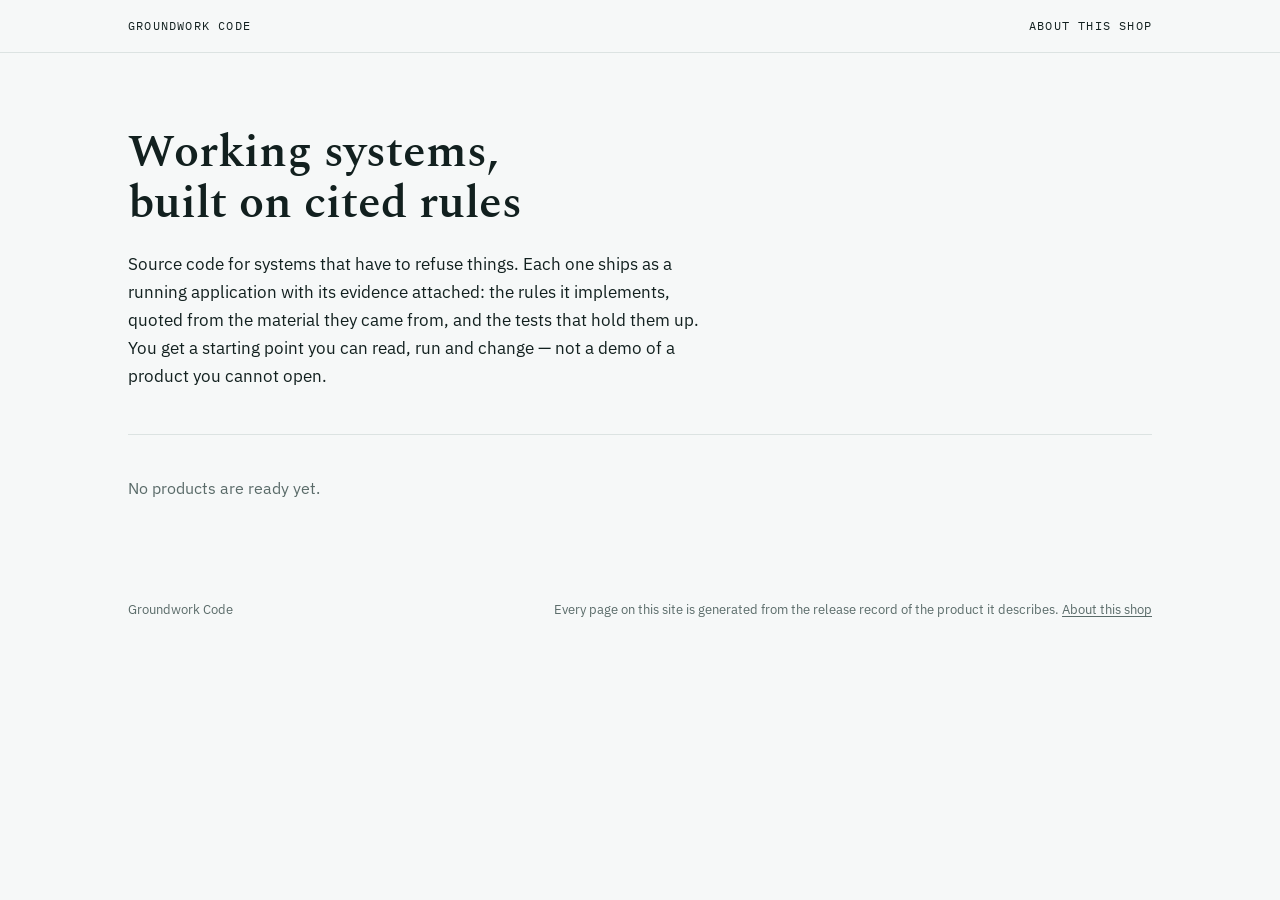
==== index.html @ 5763736d "Site build 2026-09-16" ====
<!doctype html>
<html lang="en">
<head>
<meta charset="utf-8">
<meta name="viewport" content="width=device-width,initial-scale=1">
<title>Groundwork Code</title>
<meta name="description" content="Source code for systems that have to refuse things. Each one ships as a running application with its evidence attached: the rules it implements, quoted from the">
<link rel="preconnect" href="https://fonts.googleapis.com">
<link rel="preconnect" href="https://fonts.gstatic.com" crossorigin>
<link rel="stylesheet" href="https://fonts.googleapis.com/css2?family=IBM+Plex+Mono:wght@400;500&family=IBM+Plex+Sans:wght@400;500;600&family=Spectral:wght@500;600&display=swap">
<link rel="stylesheet" href="stijl.css">
</head>
<body>
<div class="bar"><div class="wrap">
  <a href="">Groundwork Code</a>
  <nav><a href="about/">About this shop</a></nav>
</div></div>

<div class="wrap"><header class="intro"><h1>Working systems, built on cited rules</h1><p>Source code for systems that have to refuse things. Each one ships as a running application with its evidence attached: the rules it implements, quoted from the material they came from, and the tests that hold them up. You get a starting point you can read, run and change — not a demo of a product you cannot open.</p></header>
<p class="empty">No products are ready yet.</p>
</div>
<footer><div class="wrap">
  <span>Groundwork Code</span>
  <span>Every page on this site is generated from the release record of the product it describes. <a href="about/">About this shop</a></span>
</div></footer>
</body>
</html>
---- stijl.css ----
:root{
  --paper:#F6F8F8; --card:#FFFFFF; --ink:#12201F; --muted:#5A6B69;
  --hair:#DCE3E2; --hair-strong:#C3CFCD; --accent:#0F6B5C;
  --shadow:0 1px 2px rgba(18,32,31,.05);
  --serif:"Spectral",Georgia,"Times New Roman",serif;
  --sans:"IBM Plex Sans","Segoe UI",Helvetica,Arial,sans-serif;
  --mono:"IBM Plex Mono","SFMono-Regular",Consolas,monospace;
  --col:68ch; --wide:1080px;
}
@media (prefers-color-scheme:dark){
  :root:not([data-theme="light"]){
    --paper:#0E1615; --card:#141F1E; --ink:#E6EDEB; --muted:#93A5A2;
    --hair:#25332F; --hair-strong:#35473F; --accent:#5DCDB2;
    --shadow:0 1px 2px rgba(0,0,0,.4);
  }
}
:root[data-theme="dark"]{
  --paper:#0E1615; --card:#141F1E; --ink:#E6EDEB; --muted:#93A5A2;
  --hair:#25332F; --hair-strong:#35473F; --accent:#5DCDB2;
  --shadow:0 1px 2px rgba(0,0,0,.4);
}
*{box-sizing:border-box}
html{-webkit-text-size-adjust:100%}
body{margin:0;background:var(--paper);color:var(--ink);font-family:var(--sans);
  font-size:16px;line-height:1.65;-webkit-font-smoothing:antialiased}
.wrap{max-width:var(--wide);margin:0 auto;padding:0 28px}
.col{max-width:var(--col)}
h1,h2,h3{font-family:var(--serif);font-weight:600;text-wrap:balance;margin:0}
a{color:var(--accent);text-decoration-thickness:1px;text-underline-offset:2px}
:focus-visible{outline:2px solid var(--accent);outline-offset:2px}
.eyebrow{font-family:var(--mono);font-size:11px;letter-spacing:.13em;
  text-transform:uppercase;color:var(--muted);margin:0}

/* ---- sitebalk ---- */
.bar{border-bottom:1px solid var(--hair)}
.bar .wrap{display:flex;justify-content:space-between;align-items:center;
  gap:16px;padding-top:16px;padding-bottom:16px}
.bar a{font-family:var(--mono);font-size:12px;letter-spacing:.1em;
  text-transform:uppercase;text-decoration:none;color:var(--ink)}
.bar a:hover{color:var(--accent)}
.bar nav{display:flex;gap:22px}
footer a{color:inherit}

/* ---- kop van een beheerst document ---- */
.masthead{border-bottom:1px solid var(--hair);padding:44px 0 0}
.masthead.plain{padding-bottom:40px}
h1{font-size:clamp(30px,4.6vw,46px);line-height:1.12;margin:18px 0 0;max-width:22ch}
.promise{font-size:clamp(18px,2.2vw,21px);line-height:1.45;margin:20px 0 0;
  max-width:52ch;font-family:var(--serif);font-weight:500}
.actions{display:flex;flex-wrap:wrap;gap:12px;align-items:center;margin:30px 0 0}
.btn{display:inline-flex;align-items:center;gap:9px;font-weight:500;font-size:15px;
  padding:11px 20px;border-radius:2px;text-decoration:none;border:1px solid transparent}
.btn-primary{background:var(--accent);color:var(--paper);border-color:var(--accent)}
.btn-primary:hover{filter:brightness(1.08)}
.btn-ghost{color:var(--ink);border-color:var(--hair-strong)}
.btn-ghost:hover{border-color:var(--accent);color:var(--accent)}
.note{font-size:13px;color:var(--muted);margin:12px 0 0;max-width:56ch}
/* ---- inloggen op de demo ---- */
.signin{margin:26px 0 0;padding:18px 20px;border:1px solid var(--hair-strong);
  border-radius:2px;background:var(--card);max-width:62ch}
.signin p{margin:8px 0 0;font-size:14px}
.signin ul{margin:12px 0 0;padding:0;list-style:none;display:flex;flex-wrap:wrap;
  gap:8px 22px}
.signin li{font-size:14px}
.signin li span{color:var(--muted)}
.signin code,.note code{font-family:var(--mono);font-size:13px;background:var(--paper);
  border:1px solid var(--hair);border-radius:2px;padding:1px 6px}
.record{display:grid;grid-template-columns:repeat(auto-fit,minmax(150px,1fr));
  margin:38px 0 0;border-top:1px solid var(--hair)}
.record div{padding:16px 18px 18px 20px;border-right:1px solid var(--hair)}
.record div:first-child{padding-left:0}
.record div:last-child{border-right:0}
.record dt{font-family:var(--mono);font-size:10.5px;letter-spacing:.12em;
  text-transform:uppercase;color:var(--muted);margin:0 0 6px}
.record dd{margin:0;font-size:15px;font-variant-numeric:tabular-nums}

section{padding:56px 0;border-bottom:1px solid var(--hair)}
section:last-of-type{border-bottom:0}
h2{font-size:clamp(21px,2.6vw,26px);margin:0 0 6px}
.lede{color:var(--muted);font-size:15px;margin:0 0 30px;max-width:60ch}
p{margin:0 0 18px}
.col p:last-child,.limits p:last-child{margin-bottom:0}

/* ---- flows ---- */
.flow{padding:30px 0;border-top:1px solid var(--hair)}
.flow:first-of-type{border-top:0;padding-top:6px}
.flow-head{display:flex;gap:14px;align-items:baseline;flex-wrap:wrap}
.fid{font-family:var(--mono);font-size:12px;font-weight:500;color:var(--accent);
  border:1px solid var(--accent);border-radius:2px;padding:1px 7px;flex:none}
.flow h3{font-size:20px;line-height:1.3}
.roles{display:flex;flex-wrap:wrap;gap:6px;margin:14px 0 0}
.role{font-size:12px;color:var(--muted);border:1px solid var(--hair-strong);
  border-radius:100px;padding:2px 10px}
.flow p{margin:16px 0 0;max-width:var(--col)}
.refuses{margin:22px 0 0;padding:0 0 0 20px;border-left:2px solid var(--accent);
  max-width:var(--col)}
.refuses .eyebrow{color:var(--accent)}
.refuses ul{margin:10px 0 0;padding:0;list-style:none;display:grid;gap:9px}
.refuses li{font-size:15px;line-height:1.5;position:relative;padding-left:16px}
.refuses li::before{content:"—";position:absolute;left:0;color:var(--accent)}
/* ---- het ene beeld ---- */
.beeld{margin:0;padding:40px 0 0}
.beeld img{display:block;width:100%;height:auto;border:1px solid var(--hair-strong);
  border-radius:2px}
.beeld figcaption{font-size:13.5px;color:var(--muted);margin:12px 0 0;
  max-width:62ch}

/* ---- tabellen ---- */
.scroll{overflow-x:auto}
table{width:100%;border-collapse:collapse;font-size:14.5px}
th{text-align:left;font-family:var(--mono);font-size:10.5px;letter-spacing:.12em;
  text-transform:uppercase;color:var(--muted);font-weight:500;
  padding:0 18px 10px 0;border-bottom:1px solid var(--hair-strong);white-space:nowrap}
td{padding:14px 18px 14px 0;border-bottom:1px solid var(--hair);vertical-align:top}
tr:last-child td{border-bottom:0}
td:last-child,th:last-child{padding-right:0}
.rid{font-family:var(--mono);font-size:13px;color:var(--muted);white-space:nowrap}
.quote{font-family:var(--mono);font-size:13.5px;line-height:1.55}
.para{color:var(--muted);font-style:italic}
.rolename{font-weight:500}
.limits{max-width:var(--col)}
.limits p{font-size:15.5px}
.limits .eyebrow{margin-top:26px}
.accepted{margin:10px 0 0;padding:0 0 0 20px;border-left:2px solid var(--hair-strong)}
.accepted li{list-style:none;font-size:15px;line-height:1.55;margin:0 0 10px}
.accepted li:last-child{margin-bottom:0}
pre{font-family:var(--mono);font-size:13.5px;line-height:1.8;background:var(--card);
  border:1px solid var(--hair);border-radius:2px;padding:18px 20px;overflow-x:auto;
  margin:0;box-shadow:var(--shadow)}

/* ---- prijs ---- */
.tiers{display:grid;grid-template-columns:repeat(auto-fit,minmax(240px,1fr));
  border:1px solid var(--hair-strong);border-radius:2px;overflow:hidden;
  background:var(--card)}
.tier{padding:24px 26px;border-right:1px solid var(--hair)}
.tier:last-child{border-right:0}
.amount{font-family:var(--serif);font-size:34px;font-weight:600;
  font-variant-numeric:tabular-nums;line-height:1.1;margin:8px 0 10px}
.tier p{font-size:14px;color:var(--muted);margin:0}
.tier .btn{margin-top:18px}

/* ---- catalogus ---- */
.intro{padding:56px 0 44px;border-bottom:1px solid var(--hair)}
.intro h1{max-width:18ch}
.intro p{max-width:60ch;font-size:17px;margin:20px 0 0}
.cards{display:grid;gap:0;border-top:1px solid var(--hair);margin:0;padding:0;
  list-style:none}
.cards li{border-bottom:1px solid var(--hair)}
.cards a.card{display:grid;grid-template-columns:1fr auto;gap:18px 32px;
  align-items:start;padding:30px 0;text-decoration:none;color:inherit}
.cards a.card:hover h2{color:var(--accent)}
.card h2{font-size:23px;margin:0 0 10px;max-width:24ch}
.card .promise{font-family:var(--sans);font-weight:400;font-size:16px;
  color:var(--muted);margin:0;max-width:62ch}
.card .meta{display:flex;gap:8px;flex-wrap:wrap;margin:14px 0 0}
.tag{font-family:var(--mono);font-size:11px;letter-spacing:.08em;
  text-transform:uppercase;color:var(--muted);border:1px solid var(--hair-strong);
  border-radius:2px;padding:2px 8px}
.tag.live{color:var(--accent);border-color:var(--accent)}
.card .price{font-family:var(--serif);font-size:26px;font-weight:600;
  font-variant-numeric:tabular-nums;white-space:nowrap;text-align:right}
.card .price small{display:block;font-family:var(--mono);font-size:10.5px;
  letter-spacing:.12em;text-transform:uppercase;color:var(--muted);
  font-weight:400;margin:4px 0 0}
.empty{padding:40px 0;color:var(--muted)}

footer{padding:40px 0 64px;color:var(--muted);font-size:13px}
footer .wrap{display:flex;justify-content:space-between;gap:20px;flex-wrap:wrap}
@media (max-width:640px){
  .record div{border-right:0;border-bottom:1px solid var(--hair)}
  section{padding:40px 0}
  .cards a.card{grid-template-columns:1fr}
  .card .price{text-align:left}
}
@media (prefers-reduced-motion:reduce){*{transition:none!important;animation:none!important}}
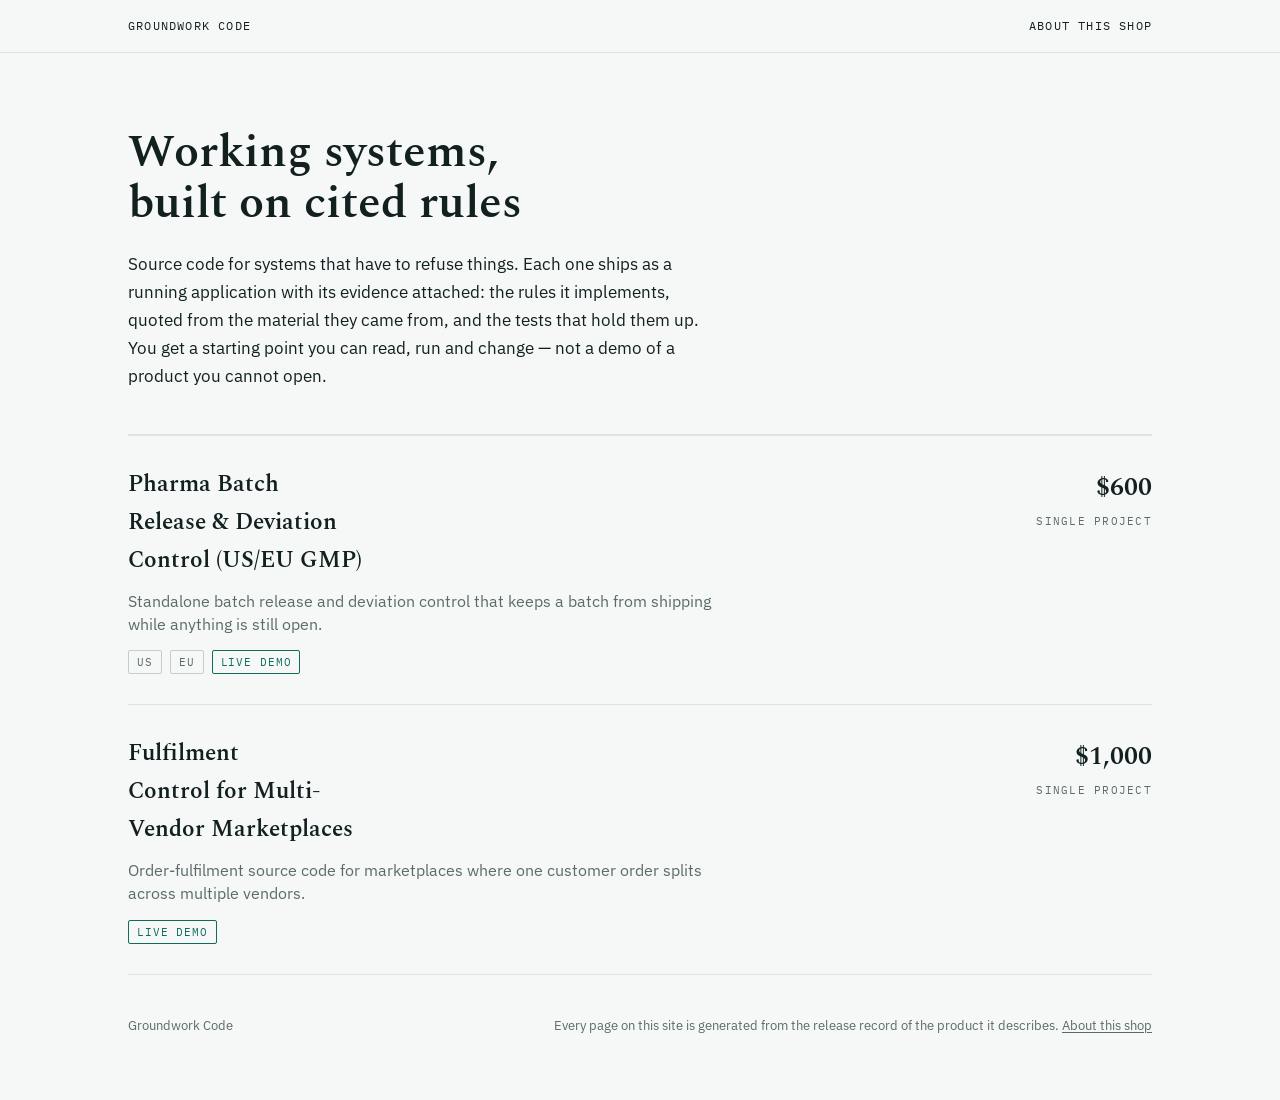
==== commit de634dc3: "Site build 2026-09-16" ====
--- a/index.html
+++ b/index.html
@@ -17,7 +17,10 @@
 </div></div>
 
 <div class="wrap"><header class="intro"><h1>Working systems, built on cited rules</h1><p>Source code for systems that have to refuse things. Each one ships as a running application with its evidence attached: the rules it implements, quoted from the material they came from, and the tests that hold them up. You get a starting point you can read, run and change — not a demo of a product you cannot open.</p></header>
-<p class="empty">No products are ready yet.</p>
+<ul class="cards">
+<li><a class="card" href="erp-pharma-food-regulated/"><div><h2>Pharma Batch Release &amp; Deviation Control (US/EU GMP)</h2><p class="promise">Standalone batch release and deviation control that keeps a batch from shipping while anything is still open.</p><div class="meta"><span class="tag">US</span><span class="tag">EU</span><span class="tag live">Live demo</span></div></div><div class="price">$600<small>Single project</small></div></a></li>
+<li><a class="card" href="logistics-fulfillment-marketplace/"><div><h2>Fulfilment Control for Multi-Vendor Marketplaces</h2><p class="promise">Order-fulfilment source code for marketplaces where one customer order splits across multiple vendors.</p><div class="meta"><span class="tag live">Live demo</span></div></div><div class="price">$1,000<small>Single project</small></div></a></li>
+</ul>
 </div>
 <footer><div class="wrap">
   <span>Groundwork Code</span>
--- a/stijl.css
+++ b/stijl.css
@@ -138,6 +138,8 @@
   font-variant-numeric:tabular-nums;line-height:1.1;margin:8px 0 10px}
 .tier p{font-size:14px;color:var(--muted);margin:0}
 .tier .btn{margin-top:18px}
+.shortly{margin:18px 0 0;padding:14px 18px;border:1px solid var(--hair-strong);
+  border-radius:2px;background:var(--card);font-size:15px;max-width:62ch}
 
 /* ---- catalogus ---- */
 .intro{padding:56px 0 44px;border-bottom:1px solid var(--hair)}
